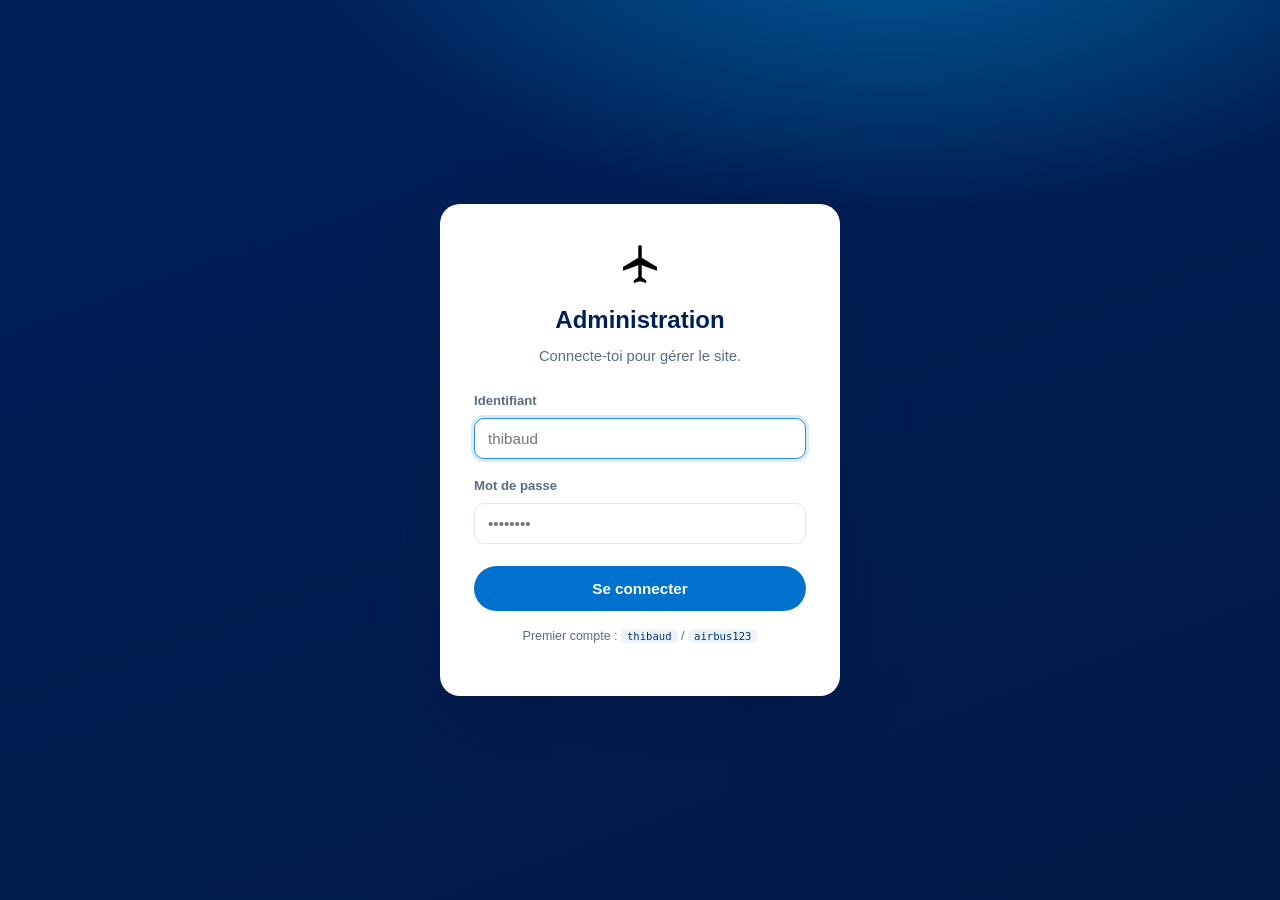
==== admin.html @ 3b79f842 "Site + administration multi-utilisateurs (backend Python)" ====
<!DOCTYPE html>
<html lang="fr">
<head>
  <meta charset="utf-8">
  <meta name="viewport" content="width=device-width, initial-scale=1">
  <title>Administration — Site</title>
  <meta name="robots" content="noindex,nofollow">
  <link rel="icon" href="assets/plane.svg" type="image/svg+xml">
  <link rel="stylesheet" href="assets/style.css">
  <link rel="stylesheet" href="assets/admin.css">
</head>
<body class="admin-body">

  <!-- ===== Connexion ===== -->
  <div class="login-screen" id="loginScreen">
    <form class="login-card" id="loginForm">
      <img src="assets/plane.svg" class="login-mark" alt="">
      <h1>Administration</h1>
      <p class="login-sub">Connecte-toi pour gérer le site.</p>
      <label class="field"><span>Identifiant</span><input type="text" id="userInput" autocomplete="username" placeholder="thibaud" required></label>
      <label class="field"><span>Mot de passe</span><input type="password" id="passInput" autocomplete="current-password" placeholder="••••••••" required></label>
      <button class="btn btn-primary login-btn" type="submit" id="loginBtn">Se connecter</button>
      <p class="login-error" id="loginError" hidden></p>
      <p class="login-hint" id="loginHint"></p>
    </form>
  </div>

  <!-- ===== Application ===== -->
  <div class="admin-app" id="adminApp" hidden>
    <header class="admin-bar">
      <div class="admin-bar-left">
        <img src="assets/plane.svg" class="brand-mark" alt="">
        <strong>Administration</strong>
      </div>
      <div class="admin-bar-right">
        <span class="dirty-dot" id="dirtyDot" title="Modifications non enregistrées" hidden></span>
        <span class="who" id="whoAmI"></span>
        <a class="btn btn-ghost" href="index.html" target="_blank" rel="noopener">Voir le site</a>
        <button class="btn btn-primary" id="saveBtn" type="button">Enregistrer</button>
        <button class="btn btn-ghost" id="logoutBtn" type="button">Déconnexion</button>
      </div>
    </header>

    <div class="tabs" id="tabs"></div>

    <!-- Barre d'outils WYSIWYG -->
    <div class="toolbar" id="toolbar">
      <button type="button" data-cmd="bold" title="Gras"><b>B</b></button>
      <button type="button" data-cmd="italic" title="Italique"><i>I</i></button>
      <button type="button" data-cmd="underline" title="Souligné"><u>U</u></button>
      <span class="tb-sep"></span>
      <button type="button" data-block="h3" title="Titre">H</button>
      <button type="button" data-block="p" title="Paragraphe">&#182;</button>
      <span class="tb-sep"></span>
      <button type="button" data-cmd="insertUnorderedList" title="Liste à puces">&#8226; &#8212;</button>
      <button type="button" data-cmd="insertOrderedList" title="Liste numérotée">1. &#8212;</button>
      <span class="tb-sep"></span>
      <button type="button" id="linkBtn" title="Insérer un lien">&#128279;</button>
      <button type="button" data-cmd="removeFormat" title="Effacer la mise en forme">&#9003;</button>
    </div>

    <div class="admin-wrap">
      <div class="panel" id="panelPages"></div>
      <div class="panel" id="panelUsers" hidden></div>
      <div class="panel" id="panelAccount" hidden></div>
    </div>
  </div>

  <!-- ===== Toasts / modales ===== -->
  <div class="toast" id="toast" hidden></div>

  <div class="modal" id="promptModal" hidden>
    <div class="modal-card">
      <h2 id="promptTitle">Saisie</h2>
      <p class="modal-help" id="promptHelp"></p>
      <label class="field"><span id="promptLabel">Valeur</span><input id="promptInput" type="text"></label>
      <div class="modal-actions">
        <button class="btn btn-ghost" id="promptCancel" type="button">Annuler</button>
        <button class="btn btn-primary" id="promptOk" type="button">Valider</button>
      </div>
    </div>
  </div>

  <script src="assets/config.js"></script>
  <script src="assets/admin.js"></script>
</body>
</html>
---- assets/style.css ----
:root{
  --blue-900:#001a47; --blue-800:#00205b; --blue-700:#00337a; --blue-600:#0050a4;
  --blue-500:#0072ce; --blue-400:#2b8fe0; --sky:#00a0e3;
  --ink:#0f1b2d; --muted:#5a6b82; --line:#e3e9f2; --bg:#fff; --soft:#f4f7fb;
  --radius:16px; --maxw:1120px;
  --font:"Segoe UI",Roboto,"Helvetica Neue",Arial,system-ui,sans-serif;
}
*{box-sizing:border-box}
html{scroll-behavior:smooth}
body{margin:0;font-family:var(--font);color:var(--ink);background:var(--bg);line-height:1.65;-webkit-font-smoothing:antialiased}
img{max-width:100%;display:block}
a{color:var(--blue-600);text-decoration:none}
a:hover{text-decoration:underline}
.container{width:100%;max-width:var(--maxw);margin:0 auto;padding:0 22px}

.site-header{position:sticky;top:0;z-index:50;background:rgba(255,255,255,.86);backdrop-filter:saturate(160%) blur(10px);border-bottom:1px solid var(--line)}
.header-inner{display:flex;align-items:center;gap:22px;height:70px}
.brand{display:flex;align-items:center;gap:10px;color:var(--blue-800);font-weight:800;letter-spacing:.08em}
.brand:hover{text-decoration:none}
.brand-mark{width:30px;height:30px;color:var(--blue-600)}
.brand-name{font-size:1.15rem}
.nav{margin-left:auto;display:flex;gap:24px;flex-wrap:wrap}
.nav a{color:var(--ink);font-weight:600;font-size:.95rem}
.nav a:hover{color:var(--blue-600);text-decoration:none}

.btn{display:inline-flex;align-items:center;justify-content:center;gap:8px;padding:12px 22px;border-radius:999px;font-weight:700;font-size:.95rem;border:2px solid transparent;cursor:pointer;transition:.18s;white-space:nowrap}
.btn-primary{background:var(--blue-500);color:#fff}
.btn-primary:hover{background:var(--blue-600);transform:translateY(-1px);text-decoration:none}
.btn-outline{border-color:rgba(255,255,255,.7);color:#fff}
.btn-outline:hover{background:rgba(255,255,255,.14);text-decoration:none}
.btn-ghost{color:var(--blue-700);border:2px solid var(--line);padding:8px 16px;font-size:.85rem}
.btn-ghost:hover{border-color:var(--blue-500);color:var(--blue-600);text-decoration:none}

.hero{position:relative;overflow:hidden;color:#fff;isolation:isolate;background:radial-gradient(1200px 500px at 80% -10%,rgba(0,160,227,.55),transparent 60%),linear-gradient(160deg,var(--blue-800),var(--blue-900) 70%)}
.hero-bg{position:absolute;inset:0;z-index:-1;opacity:.5;background-image:radial-gradient(2px 2px at 20% 30%,rgba(255,255,255,.7),transparent),radial-gradient(2px 2px at 70% 60%,rgba(255,255,255,.5),transparent),radial-gradient(1.5px 1.5px at 40% 80%,rgba(255,255,255,.6),transparent),radial-gradient(1.5px 1.5px at 85% 25%,rgba(255,255,255,.5),transparent)}
.hero-plane{position:absolute;right:-60px;top:40px;width:min(520px,60vw);color:rgba(255,255,255,.10);transform:rotate(-8deg);z-index:-1;filter:drop-shadow(0 30px 40px rgba(0,0,0,.25))}
.hero-inner{padding:110px 22px 130px;max-width:820px;position:relative}
.kicker{display:inline-block;font-size:.8rem;letter-spacing:.22em;text-transform:uppercase;font-weight:700;color:#bfe0ff;background:rgba(255,255,255,.10);padding:7px 14px;border-radius:999px;margin-bottom:22px}
.hero h1{font-size:clamp(2.1rem,5vw,3.6rem);line-height:1.08;margin:0 0 18px;font-weight:800}
.hero .lead{font-size:clamp(1.02rem,2vw,1.25rem);color:#d8e8ff;max-width:640px;margin:0 0 34px}

.section{padding:84px 0}
.section:nth-child(even){background:var(--soft)}
.section-inner{max-width:820px}
.section h2{font-size:clamp(1.5rem,3vw,2.1rem);margin:0 0 18px;color:var(--blue-800);position:relative;padding-left:20px}
.section h2::before{content:"";position:absolute;left:0;top:.18em;bottom:.18em;width:6px;border-radius:6px;background:linear-gradient(var(--blue-500),var(--sky))}
.section .prose{font-size:1.05rem;color:#2a3a52}
.section .prose p{margin:0 0 16px}
.section .prose ul{margin:0 0 16px;padding-left:22px}
.group-tag{display:inline-block;margin-top:14px;font-size:.72rem;letter-spacing:.14em;text-transform:uppercase;font-weight:700;color:var(--blue-600);background:#eaf2fb;border-radius:999px;padding:4px 12px}

.site-footer{background:var(--blue-900);color:#c6d6ee;padding:56px 0 40px}
.footer-inner{display:grid;gap:14px}
.site-footer .brand{color:#fff}.site-footer .brand-mark{color:#fff}
.site-footer p{margin:0;max-width:720px;font-size:.95rem}
.copyright{color:#8ea6c8;font-size:.85rem;border-top:1px solid rgba(255,255,255,.12);padding-top:16px;margin-top:6px}

@media(max-width:820px){.nav{display:none}.hero-inner{padding:80px 22px 96px}}
---- assets/admin.css ----
.admin-body{background:var(--soft);min-height:100vh}

/* Login */
.login-screen{position:fixed;inset:0;display:flex;align-items:center;justify-content:center;background:radial-gradient(1000px 500px at 70% -10%,rgba(0,160,227,.5),transparent 60%),linear-gradient(160deg,var(--blue-800),var(--blue-900));padding:24px;z-index:100}
.login-card{width:100%;max-width:400px;background:#fff;border-radius:20px;padding:38px 34px;box-shadow:0 30px 60px -20px rgba(0,20,60,.6)}
.login-mark{width:44px;height:44px;color:var(--blue-600);margin:0 auto 14px}
.login-card h1{margin:0 0 4px;font-size:1.5rem;color:var(--blue-800);text-align:center}
.login-sub{margin:0 0 22px;text-align:center;color:var(--muted);font-size:.92rem}
.login-btn{width:100%;margin-top:6px}
.login-error{color:#c0392b;font-size:.9rem;margin:12px 0 0;text-align:center}
.login-hint{font-size:.78rem;color:var(--muted);margin-top:16px;text-align:center;line-height:1.5}

/* Bar */
.admin-bar{position:sticky;top:0;z-index:40;display:flex;align-items:center;gap:16px;background:var(--blue-800);color:#fff;padding:12px 22px;flex-wrap:wrap}
.admin-bar-left{display:flex;align-items:center;gap:10px;font-size:.95rem}
.admin-bar .brand-mark{width:26px;height:26px;color:#fff}
.admin-bar-right{margin-left:auto;display:flex;align-items:center;gap:10px;flex-wrap:wrap}
.admin-bar .btn-ghost{color:#dbe8ff;border-color:rgba(255,255,255,.25)}
.admin-bar .btn-ghost:hover{background:rgba(255,255,255,.12);color:#fff}
.who{font-size:.85rem;color:#bfd3f2}
.who .role{background:rgba(255,255,255,.15);border-radius:999px;padding:2px 10px;margin-left:6px;font-size:.75rem;text-transform:uppercase;letter-spacing:.06em}
.dirty-dot{width:10px;height:10px;border-radius:50%;background:#ffb000;box-shadow:0 0 0 3px rgba(255,176,0,.25)}

/* Tabs */
.tabs{display:flex;gap:6px;background:#fff;border-bottom:1px solid var(--line);padding:0 22px;position:sticky;top:56px;z-index:35;flex-wrap:wrap}
.tabs button{border:none;background:none;padding:14px 16px;font:inherit;font-weight:600;color:var(--muted);cursor:pointer;border-bottom:3px solid transparent}
.tabs button.active{color:var(--blue-700);border-bottom-color:var(--blue-500)}

/* Toolbar */
.toolbar{position:sticky;top:105px;z-index:30;display:flex;gap:4px;flex-wrap:wrap;align-items:center;background:#fff;border-bottom:1px solid var(--line);padding:8px 22px}
.toolbar button{min-width:38px;height:36px;border:1px solid var(--line);background:#fff;border-radius:9px;cursor:pointer;font-size:.95rem;color:var(--ink);transition:.15s;padding:0 10px}
.toolbar button:hover{background:var(--soft);border-color:var(--blue-400);color:var(--blue-600)}
.tb-sep{width:1px;height:22px;background:var(--line);margin:0 6px}

.admin-wrap{max-width:1120px;margin:24px auto;padding:0 22px 90px}
.card{background:#fff;border:1px solid var(--line);border-radius:var(--radius);padding:26px;margin-bottom:24px;box-shadow:0 10px 30px -22px rgba(0,32,91,.5)}
.card-title{margin:0 0 18px;font-size:1.15rem;color:var(--blue-800)}
.card-head{display:flex;align-items:center;justify-content:space-between;gap:12px;margin-bottom:18px}
.card-head .card-title{margin:0}
.btn.sm{padding:7px 14px;font-size:.82rem}

.field{display:block;margin-bottom:16px}
.field span{display:block;font-size:.82rem;font-weight:600;color:var(--muted);margin-bottom:6px}
.field input,.field textarea,.field select{width:100%;border:1px solid var(--line);border-radius:10px;padding:11px 13px;font-family:inherit;font-size:.95rem;color:var(--ink);background:#fff;transition:.15s}
.field input:focus,.field textarea:focus,.field select:focus{outline:none;border-color:var(--blue-400);box-shadow:0 0 0 3px rgba(43,143,224,.18)}
.row2{display:grid;grid-template-columns:1fr 1fr;gap:14px}

/* Page editor */
.page-block{border:1px solid var(--line);border-radius:14px;padding:16px;background:var(--soft);margin-bottom:16px}
.page-block.locked{background:#f1f3f7;opacity:.85}
.page-block .head{display:flex;gap:10px;align-items:center;margin-bottom:12px;flex-wrap:wrap}
.page-block .head .idx{font-weight:800;color:var(--blue-600);font-size:.85rem}
.page-block input{border:1px solid var(--line);border-radius:9px;padding:9px 11px;font-family:inherit;background:#fff}
.page-block input.sid{width:120px}
.page-block input.stitle{flex:1;min-width:150px}
.page-block input.sgroup{width:130px}
.wysiwyg{min-height:110px;background:#fff;border:1px solid var(--line);border-radius:11px;padding:14px 16px;font-size:1rem;line-height:1.6;color:var(--ink);overflow:auto}
.wysiwyg:focus{outline:none;border-color:var(--blue-400);box-shadow:0 0 0 3px rgba(43,143,224,.18)}
.wysiwyg[contenteditable="false"]{background:#eef1f6;color:#7b8798}
.wysiwyg h3{color:var(--blue-800);margin:.4em 0}
.move-btns{display:flex;gap:6px;margin-left:auto}
.sbtn{border:1px solid var(--line);background:#fff;border-radius:9px;width:34px;height:34px;cursor:pointer;color:var(--blue-700)}
.sbtn:hover{border-color:var(--blue-400)}
.sbtn.danger{color:#c0392b}
.lock-badge{font-size:.72rem;font-weight:700;letter-spacing:.08em;text-transform:uppercase;color:#8a5a00;background:#fff3d6;border-radius:999px;padding:3px 10px}
.tag-a{font-size:.72rem;font-weight:700;letter-spacing:.08em;text-transform:uppercase;color:var(--blue-600);background:#eaf2fb;border-radius:999px;padding:3px 10px}

/* Users table */
table.users{width:100%;border-collapse:collapse;font-size:.92rem}
table.users th,table.users td{text-align:left;padding:10px 12px;border-bottom:1px solid var(--line);vertical-align:middle}
table.users th{color:var(--muted);font-size:.78rem;text-transform:uppercase;letter-spacing:.06em}
table.users .groups span{display:inline-block;background:#eaf2fb;color:var(--blue-700);border-radius:6px;padding:1px 8px;margin:1px 3px 1px 0;font-size:.8rem}
.row-actions{display:flex;gap:6px;flex-wrap:wrap}
.mini{border:1px solid var(--line);background:#fff;border-radius:8px;padding:5px 10px;font-size:.8rem;cursor:pointer;color:var(--blue-700)}
.mini:hover{border-color:var(--blue-400)}
.mini.danger{color:#c0392b}
.hint{font-size:.82rem;color:var(--muted)}
.chips{display:flex;flex-wrap:wrap;gap:6px;margin-top:6px}
.chip{border:1px solid var(--line);background:#fff;border-radius:999px;padding:4px 10px;font-size:.82rem;cursor:pointer}
.chip.on{background:var(--blue-500);color:#fff;border-color:var(--blue-500)}

/* Modal / toast */
.modal{position:fixed;inset:0;z-index:80;background:rgba(6,18,40,.55);display:flex;align-items:flex-start;justify-content:center;padding:40px 20px;overflow:auto}
.modal-card{background:#fff;border-radius:18px;padding:30px;max-width:460px;width:100%;box-shadow:0 30px 70px -20px rgba(0,0,0,.5)}
.modal-card h2{margin:0 0 10px;color:var(--blue-800)}
.modal-help{font-size:.85rem;color:var(--muted);margin:0 0 16px;line-height:1.55}
.modal-actions{display:flex;justify-content:flex-end;gap:12px;margin-top:8px}
.toast{position:fixed;left:50%;bottom:26px;transform:translateX(-50%);z-index:90;background:var(--blue-800);color:#fff;padding:13px 22px;border-radius:12px;font-size:.92rem;box-shadow:0 20px 40px -14px rgba(0,0,0,.5);max-width:90vw;text-align:center}
.toast.ok{background:#1e7b45}
.toast.bad{background:#c0392b}
code{background:#eef3fa;padding:1px 6px;border-radius:5px;font-size:.85em;color:var(--blue-700)}

@media(max-width:820px){.row2{grid-template-columns:1fr}.tabs,.toolbar{top:auto;position:static}}
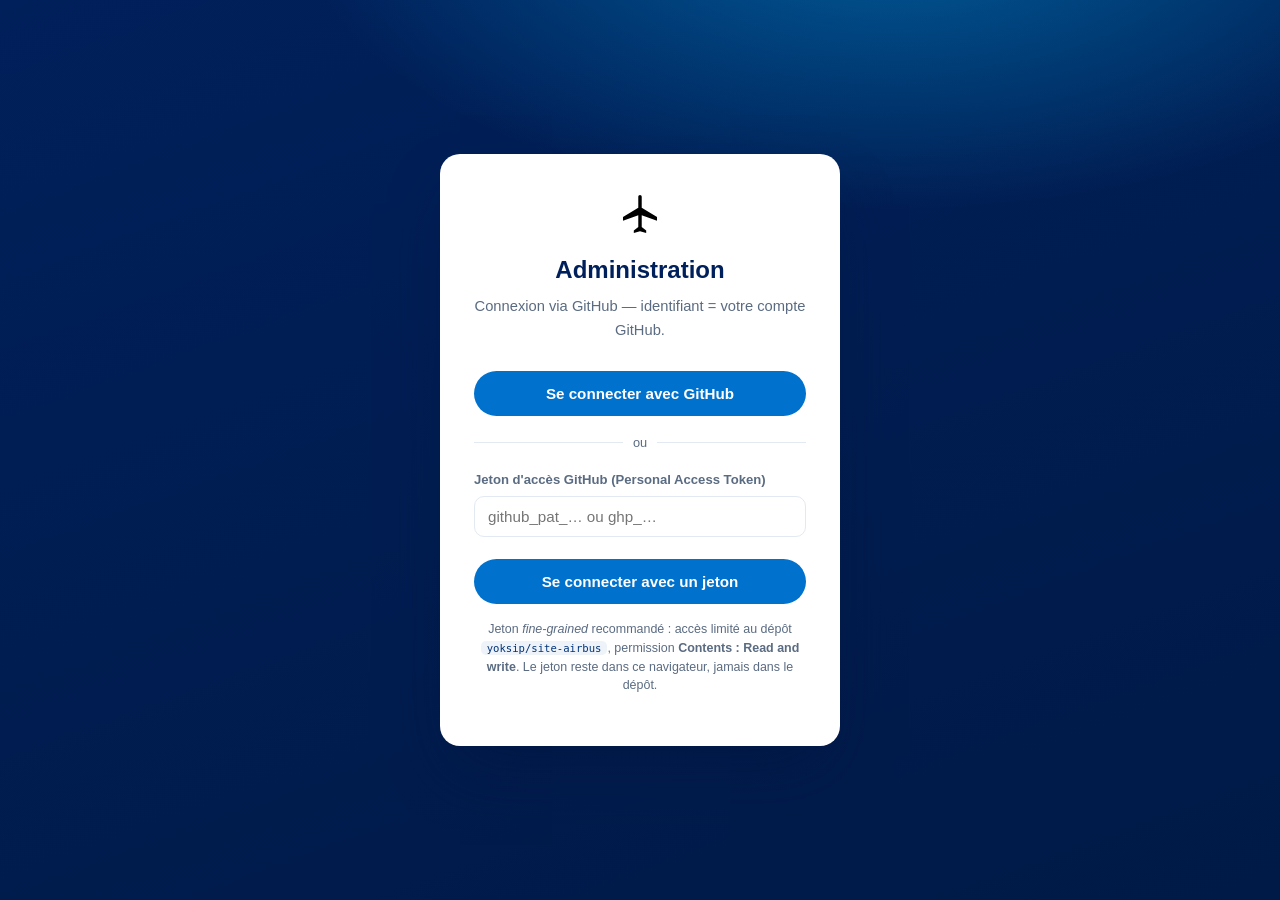
==== commit 160d423a: "Site 100% GitHub : connexion par compte GitHub, droits dans access.json, sans backend" ====
--- a/admin.html
+++ b/admin.html
@@ -13,16 +13,32 @@
 
   <!-- ===== Connexion ===== -->
   <div class="login-screen" id="loginScreen">
-    <form class="login-card" id="loginForm">
+    <div class="login-card">
       <img src="assets/plane.svg" class="login-mark" alt="">
       <h1>Administration</h1>
-      <p class="login-sub">Connecte-toi pour gérer le site.</p>
-      <label class="field"><span>Identifiant</span><input type="text" id="userInput" autocomplete="username" placeholder="thibaud" required></label>
-      <label class="field"><span>Mot de passe</span><input type="password" id="passInput" autocomplete="current-password" placeholder="••••••••" required></label>
-      <button class="btn btn-primary login-btn" type="submit" id="loginBtn">Se connecter</button>
+      <p class="login-sub">Connexion via GitHub — identifiant = votre compte GitHub.</p>
+
+      <button class="btn btn-primary login-btn" id="oauthBtn" type="button" hidden>Se connecter avec GitHub</button>
+      <div id="deviceBox" class="device-box" hidden>
+        <p>1. Ouvre <a id="deviceLink" href="https://github.com/login/device" target="_blank" rel="noopener">github.com/login/device</a></p>
+        <p>2. Saisis le code : <code id="deviceCode">----</code></p>
+        <p class="hint" id="deviceStatus">En attente de l'autorisation…</p>
+      </div>
+
+      <div class="or" id="orSep"><span>ou</span></div>
+
+      <label class="field"><span>Jeton d'accès GitHub (Personal Access Token)</span>
+        <input type="password" id="tokenInput" autocomplete="off" placeholder="github_pat_… ou ghp_…">
+      </label>
+      <button class="btn btn-primary login-btn" id="loginBtn" type="button">Se connecter avec un jeton</button>
+
       <p class="login-error" id="loginError" hidden></p>
-      <p class="login-hint" id="loginHint"></p>
-    </form>
+      <p class="login-hint">
+        Jeton <em>fine-grained</em> recommandé : accès limité au dépôt <code id="cfgRepo">…</code>,
+        permission <strong>Contents : Read and write</strong>.
+        Le jeton reste dans ce navigateur, jamais dans le dépôt.
+      </p>
+    </div>
   </div>
 
   <!-- ===== Application ===== -->
@@ -43,7 +59,6 @@
 
     <div class="tabs" id="tabs"></div>
 
-    <!-- Barre d'outils WYSIWYG -->
     <div class="toolbar" id="toolbar">
       <button type="button" data-cmd="bold" title="Gras"><b>B</b></button>
       <button type="button" data-cmd="italic" title="Italique"><i>I</i></button>
@@ -66,7 +81,6 @@
     </div>
   </div>
 
-  <!-- ===== Toasts / modales ===== -->
   <div class="toast" id="toast" hidden></div>
 
   <div class="modal" id="promptModal" hidden>
--- a/assets/admin.css
+++ b/assets/admin.css
@@ -9,6 +9,11 @@
 .login-btn{width:100%;margin-top:6px}
 .login-error{color:#c0392b;font-size:.9rem;margin:12px 0 0;text-align:center}
 .login-hint{font-size:.78rem;color:var(--muted);margin-top:16px;text-align:center;line-height:1.5}
+.or{display:flex;align-items:center;gap:10px;color:var(--muted);font-size:.8rem;margin:16px 0}
+.or::before,.or::after{content:"";flex:1;height:1px;background:var(--line)}
+.device-box{background:var(--soft);border:1px solid var(--line);border-radius:12px;padding:14px 16px;margin:6px 0 4px;font-size:.9rem;text-align:center}
+.device-box p{margin:0 0 6px}
+.device-box code{font-size:1.15rem;letter-spacing:.18em;font-weight:700;color:var(--blue-700)}
 
 /* Bar */
 .admin-bar{position:sticky;top:0;z-index:40;display:flex;align-items:center;gap:16px;background:var(--blue-800);color:#fff;padding:12px 22px;flex-wrap:wrap}
